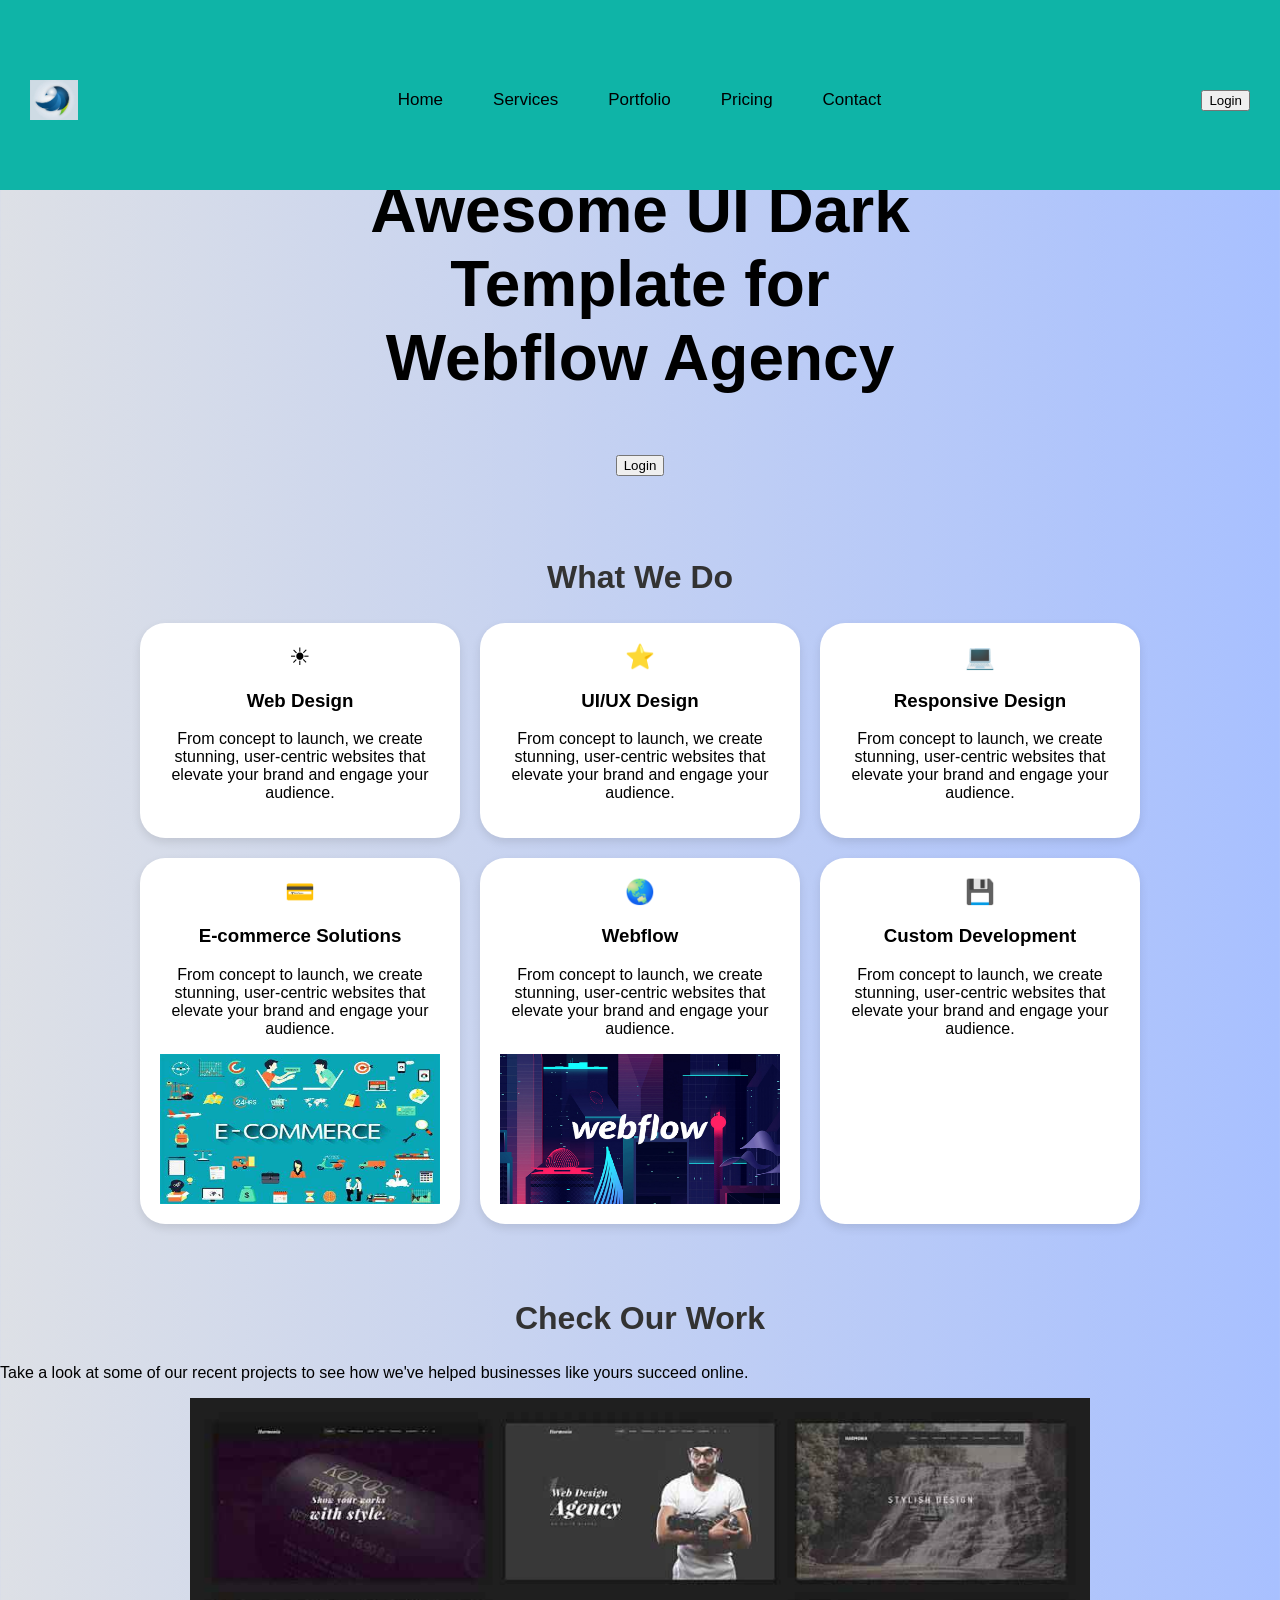
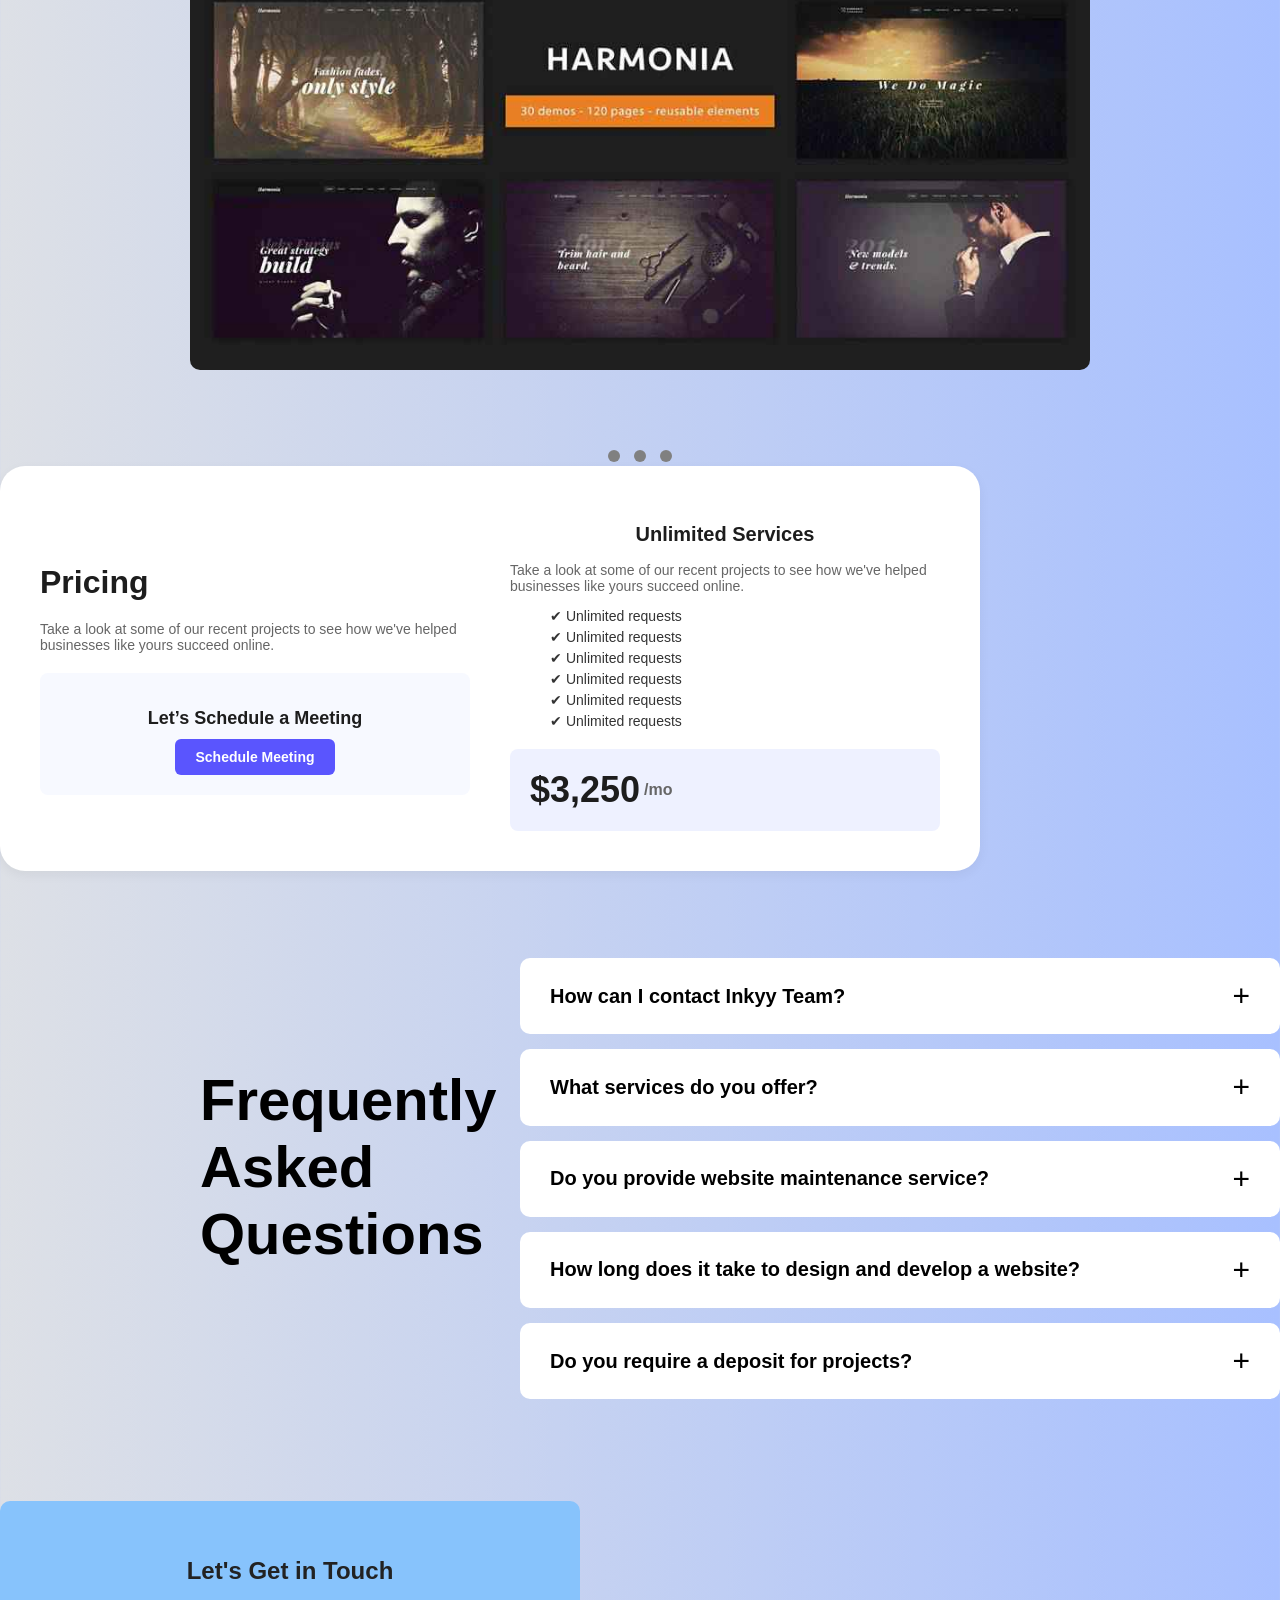
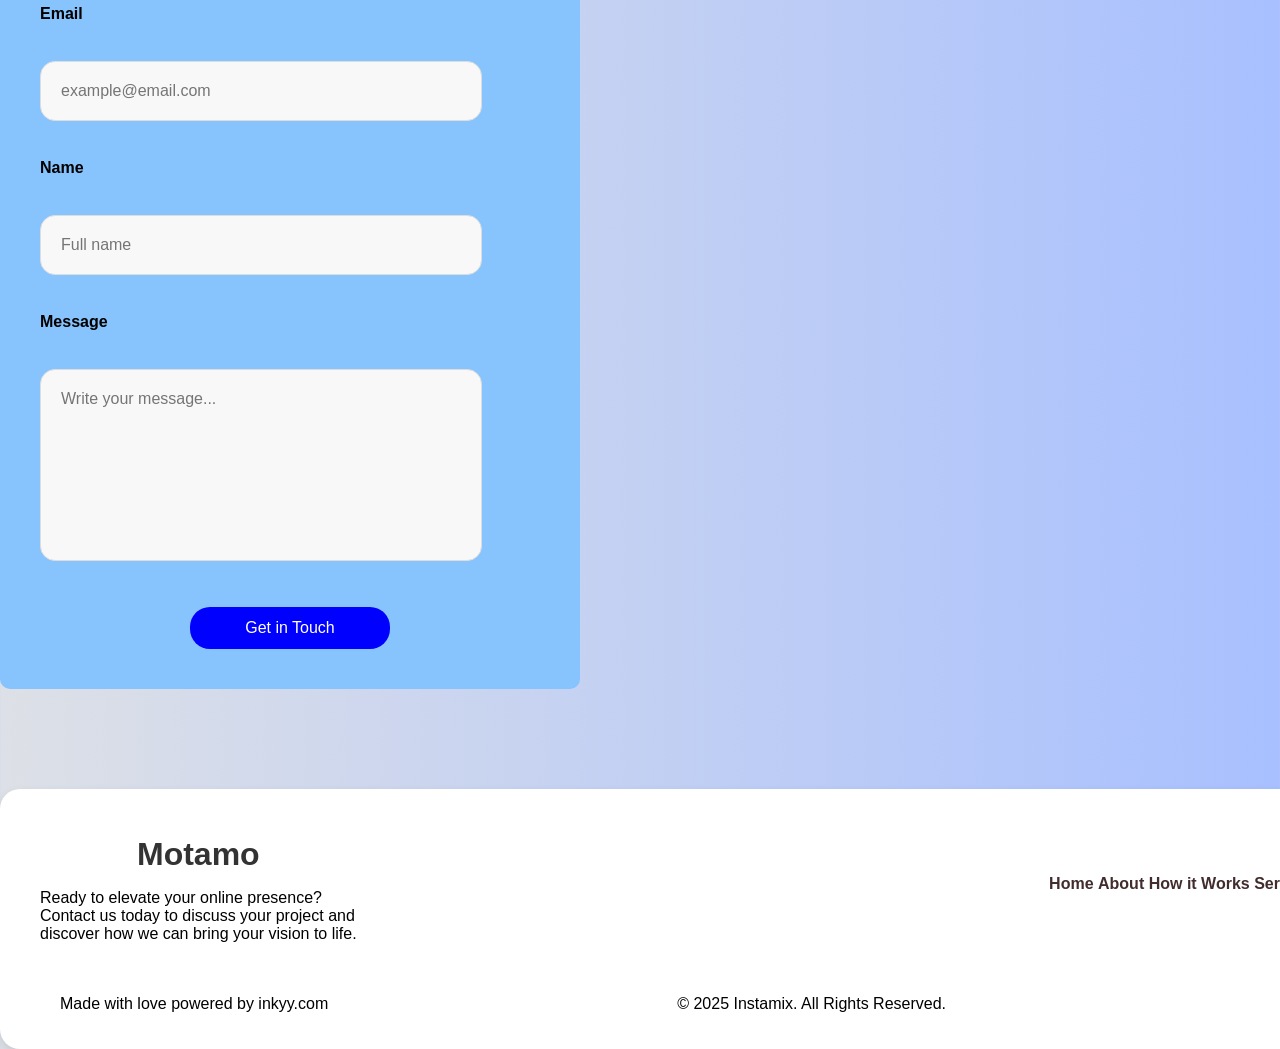
==== indec.html @ 35df587f "first commit" ====
<!DOCTYPE html>
<html lang="en">

<head>
    <meta charset="UTF-8">
    <meta name="viewport" content="width=device-width, initial-scale=1.0">
    <title>Document</title>
    <link rel="stylesheet" href="style.css">
</head>

<body>
    <div class="nav-container">
        <div class="navbar">
            <img height="40px" src="/images/logo.jpeg" alt="Logo">
            <div class="navlinks">
                <a href="#">Home</a>                
                <a href="#services">Services</a>
                <a href="#carousel-container">Portfolio</a>
                <a href="#antony">Pricing</a>
                <a href="#oyin">Contact</a>
            </div>
            <button class="thd">Login</button>
        </div>
    </div>

    <main>
        <h1 id="first">
            Awesome UI Dark<br> Template for <br>Webflow Agency
        </h1>
        <button class="thd">Login</button>
    </main>

    <section id="services">
        <h2>What We Do</h2>
        <div class="service-container">
            <div class="service-card">
                <div class="icon">&#9728;</div>
                <h3>Web Design</h3>
                <p>From concept to launch, we create stunning, user-centric websites that elevate your brand and engage
                    your audience.</p>
            </div>
            <div class="service-card">
                <div class="icon">&#11088;</div>
                <h3>UI/UX Design</h3>
                <p>From concept to launch, we create stunning, user-centric websites that elevate your brand and engage
                    your audience.</p>
            </div>
            <div class="service-card">
                <div class="icon">&#128187;</div>
                <h3>Responsive Design</h3>
                <p>From concept to launch, we create stunning, user-centric websites that elevate your brand and engage
                    your audience.</p>
            </div>
            <div class="service-card">
                <div class="icon">&#128179;</div>
                <h3>E-commerce Solutions</h3>
                <p>From concept to launch, we create stunning, user-centric websites that elevate your brand and engage
                    your audience.</p>
                <div class="image-placeholder"><img height="150px" width="300px" src="/images/OIP.jpeg"
                        alt="E-commerce Solutions"></div>
            </div>
            <div class="service-card">
                <div class="icon">&#127759;</div>
                <h3>Webflow</h3>
                <p>From concept to launch, we create stunning, user-centric websites that elevate your brand and engage
                    your audience.</p>
                <div class="image-placeholder"><img height="150px" width="300px" src="/images/R (1).jpeg" alt="Webflow">
                </div>
            </div>
            <div class="service-card">
                <div class="icon">&#128190;</div>
                <h3>Custom Development</h3>
                <p>From concept to launch, we create stunning, user-centric websites that elevate your brand and engage
                    your audience.</p>
            </div>
        </div>
    </section>

    <section id="carousel-container">
        <h2>Check Our Work</h2>
        <p>Take a look at some of our recent projects to see how we've helped businesses like yours succeed online.</p>

        <div class="carousel">
            <input type="radio" name="carousel" id="slide1" checked>
            <input type="radio" name="carousel" id="slide2">
            <input type="radio" name="carousel" id="slide3">

            <div class="carousel-track">
                <div class="carousel-slide">
                    <img src="images/clean-web-design-inspiration-08.jpg" alt="Project 1">
                </div>
                <div class="carousel-slide">
                    <img src="images/adobe-2018-mobile-study.png" alt="Project 2">
                </div>
                <div class="carousel-slide">
                    <img src="images/img2.jpeg" alt="Project 3">
                </div>
            </div>

            <div class="carousel-controls">
                <label for="slide1" class="control-dot"></label>
                <label for="slide2" class="control-dot"></label>
                <label for="slide3" class="control-dot"></label>
            </div>
        </div>
    </section>

    <div id="antony">
        <div class="pricing-container">
            <div class="pricing-left">
                <h1>Pricing</h1>
                <p>Take a look at some of our recent projects to see how we've helped businesses like yours succeed
                    online.</p>

                <div class="meeting-box">
                    <h2>Let’s Schedule a Meeting</h2>
                    <button class="schedule-btn">Schedule Meeting</button>
                </div>
            </div>

            <div class="pricing-right">
                <h2>Unlimited Services</h2>
                <p>Take a look at some of our recent projects to see how we've helped businesses like yours succeed
                    online.</p>

                <ul class="services-list">
                    <li>✔ Unlimited requests</li>
                    <li>✔ Unlimited requests</li>
                    <li>✔ Unlimited requests</li>
                    <li>✔ Unlimited requests</li>
                    <li>✔ Unlimited requests</li>
                    <li>✔ Unlimited requests</li>
                </ul>

                <div class="price-box">
                    <span class="price">$3,250</span> <span class="per-month">/mo</span>
                </div>
            </div>
        </div>
    </div>

    <section id="faq-container">
        <div class="faq-text">
            Frequently <br>Asked <br>Questions
        </div>
        <div class="faq-item-container">
            <div class="faq-item">
                <input type="checkbox" id="faq1">
                <div class="collapse">
                    <label for="faq1" class="question-label">
                        <h4>How can I contact Inkyy Team?</h4>
                    </label>
                    <label for="faq1" class="less"></label>
                </div>
                <p>You can reach us through our contact form on our website or by emailing us at <b>hell0@inkyy.com</b>. We typically respond within 24 hours.</p>
            </div>
            <div class="faq-item">
                <input type="checkbox" id="faq2">
                <div class="collapse">
                    <label for="faq2" class="question-label">
                        <h4>What services do you offer?</h4>
                    </label>
                    <label for="faq2" class="less"></label>
                </div>
                <p>We offer a range of digital services including web design, web development, branding, and digital marketing solutions tailored to your business needs.</p>
            </div>
            <div class="faq-item">
                <input type="checkbox" id="faq3">
                <div class="collapse">
                    <label for="faq3" class="question-label">
                        <h4>Do you provide website maintenance service?</h4>
                    </label>
                    <label for="faq3" class="less"></label>
                </div>
                <p>Yes, we offer comprehensive website maintenance services to ensure your website remains up-to-date, secure, and functioning smoothly.</p>
            </div>
            <div class="faq-item">
                <input type="checkbox" id="faq4">
                <div class="collapse">
                    <label for="faq4" class="question-label">
                        <h4>How long does it take to design and develop a website?</h4>
                    </label>
                    <label for="faq4" class="less"></label>
                </div>
                <p>The timeline varies depending on the complexity of the project, but typically ranges from 4 to 8 weeks for a standard website design and development.</p>
            </div>
            <div class="faq-item">
                <input type="checkbox" id="faq5">
                <div class="collapse">
                    <label for="faq5" class="question-label">
                        <h4>Do you require a deposit for projects?</h4>
                    </label>
                    <label for="faq5" class="less"></label>
                </div>
                <p>Yes, we typically require a 50% deposit at the project's start to cover initial costs and secure your project timeline.</p>
            </div>
        </div>
    </section>

    <div id="oyin">

        <div class="container">
            <h1>Let's Get in Touch</h1>
            <form action=" ">
                <label for="email">Email</label><br>
                <input type="email" id="email" placeholder="example@email.com" required><br>
    
                <label for="name">Name</label><br>
                <input type="text" id="name" placeholder="Full name" required><br>
    
                <label for="message">Message</label><br>
                <textarea id="message" placeholder="Write your message..." required></textarea><br>
                <br>
                
            </form>
            <div>
                <button id="secondButton" type="submit">Get in Touch</button>
            </div>
        </div>
    </div>

    <div id="footer1">

        <footer class="footer">
            <div class="footer-top">
                <div class="footer-left">
                    <h2><i class="fa-brands fa-instagram"></i> Motamo</h2>
                    <p>Ready to elevate your online presence? <br />Contact us today to discuss your project and <br> discover how we can bring your vision to life.</p>
                </div>
                <div class="footer-nav">
                    <a href="#">Home</a>
                    <a href="#">About</a>
                    <a href="#">How it Works</a>
                    <a href="#">Services</a>
                </div>
            </div>
    
            <div class="footer-bottom">
                <p><i class="fa-regular fa-heart"></i> Made with love powered by inkyy.com</p>
                
                <div class="footer-copyright">
      <p>&copy; 2025 Instamix. All Rights Reserved.</p>
    </div>
                
                <div class="footer-social">
                    <a href="#"><i class="fa-brands fa-instagram"></i></a>
                    <a href="#"><i class="fa-brands fa-linkedin-in"></i></a>
                    <a href="#"><i class="fa-brands fa-tiktok"></i></a>
                </div>
            </div>
        </footer>
    </div>

</body>

</html>
---- style.css ----
body {
    font-family: Arial, sans-serif;
    background: linear-gradient(to right, #dde0e6, #a8c0ff); 
    margin: 0;
    padding: 0;
    width: 100%;
    
}

#services {
    padding: 50px;
    margin-top: 40px;
}

h2 {
    font-size: 2rem;
    color: #333;
    text-align: center;
}

.service-container {
    display: grid;
    grid-template-columns: repeat(auto-fit, minmax(250px, 1fr));
    gap: 20px;
    max-width: 1000px;
    margin: auto;
}

.service-card {
    background: white;
    padding: 20px;
    border-radius: 25px;
    box-shadow: 0 4px 10px rgba(0, 0, 0, 0.1);
    text-align: center;
}

.icon {
    font-size: 24px;
    margin-bottom: 10px;
}

.image-placeholder {
    width: 100%;
    height: 150px;
    background-color: #ddd;
    margin-top: 10px;
    display: flex;
    align-items: center;
    justify-content: center;
    font-size: 14px;
    color: #555;
}

.carousel-container {
    text-align: center;
    padding: 40px 0;
}

.carousel {
    position: relative;
    width: 80%;
    max-width: 900px;
    margin: auto;
    overflow: hidden;
}

.carousel-track {
    display: flex;
    transition: transform 0.6s ease-in-out;
}

.carousel-slide {
    min-width: 100%;
    height: 550px;
    display: flex;
    justify-content: center;
    align-items: center;
}

.carousel-slide img {
    max-width: 100%;
    max-height: 130%;
    object-fit: cover;
    border-radius: 10px;
}

.carousel-controls {
    margin-top: 100px;
    text-align: center;
}

.control-dot {
    width: 12px;
    height: 12px;
    margin: 0 5px;
    display: inline-block;
    background: gray;
    border-radius: 50%;
    cursor: pointer;
}

input[type="radio"] {
    display: none;
}

#slide1:checked~.carousel-track {
    transform: translateX(0%);
}

#slide2:checked~.carousel-track {
    transform: translateX(-100%);
}

#slide3:checked~.carousel-track {
    transform: translateX(-200%);
}

#faq-container {
    display: flex;
    align-items: center;
    background-image: url("image1.jpg");
    background-size: 36%;
    background-repeat: no-repeat;
    height: 70vh;
}

.faq-text {
    width: 30%;
    font-size: 58px;
    font-weight: bold;
    padding-left: 200px;
    margin-bottom: 40px;
}

.faq-item-container {
    display: flex;
    flex-direction: column;
}

.faq-item {
    width: 700px;
    background-color: white;
    margin-bottom: 15px;
    border-radius: 10px;
    padding: 0px 30px;
}

.faq-item>input[type="checkbox"] {
    display: none;
}

.collapse {
    display: flex;
    justify-content: space-between;
    align-items: center;
    cursor: pointer;
}

.faq-item p {
    margin-top: 0;
    margin-bottom: 25px;
    color: rgb(137, 134, 134);
    font-size: 18px;
    display: none;
}

h4 {
    font-size: 20px;
}

.less {
    font-size: 30px;
    font-weight: 100;
}

.faq-item>input[type="checkbox"]:checked~p {
    display: block;
}


.faq-item>input[type="checkbox"]:checked~.collapse .less::after {
    content: '—';
}

.faq-item>input[type="checkbox"]:not(:checked)~.collapse .less::after {
    content: '+';
}

.nav-container {
    position: fixed;
    top: 0;
    background-color: rgba(255, 255, 255, 0.909);
    width: 100%;
    height: auto;
    display: flex;
    align-items: center;
    text-align: center;
    z-index: 1000;
}

.navbar {
    display: flex;
    width: 100%;
    justify-content: space-between;
    align-items: center;
    padding: 0 30px;
    background-color: #0fb4a7;
    padding-top: 10px;
    height: 180px;
}

.navlinks {
    display: flex;
    gap: 50px;
    color: black;
    align-items: center;
}

.navlinks a {
    color: black;
    text-decoration: none;
    font-size: 17px;
}

#thd {
    border-radius: 20px;
    background: transparent;
    border: 1px solid black;
    padding: 10px;
    width: 90px;
    background-color: #3dd6b5;
}

main {
    height: 400px;
    text-align: center;
}

#first {
    font-size: 64px;
    color: black;
    font-family: 'Raleway', sans-serif;
    padding-top: 130px;
    padding-bottom: 40px;
}


.pricing-container {
    display: flex;
    gap: 40px;
    background: #ffffff;
    padding: 40px;
    border-radius: 25px;
    box-shadow: 0px 4px 12px rgba(0, 0, 0, 0.05);
    max-width: 900px;
    width: 100%;
    justify-content: center;
    align-items: center;
}


.pricing-left {
    flex: 1;
}

.pricing-left h1 {
    font-size: 32px;
    font-weight: 700;
    color: #1d1d1d;
}

.pricing-left p {
    font-size: 14px;
    color: #666;
    margin-top: 8px;
}

.meeting-box {
    background: #f7f9ff;
    padding: 20px;
    margin-top: 20px;
    border-radius: 8px;
    text-align: center;
}

.meeting-box h2 {
    font-size: 18px;
    color: #1d1d1d;
    margin-bottom: 10px;
}

.schedule-btn {
    background-color: #5a55fe;
    color: #fff;
    border: none;
    padding: 10px 20px;
    font-size: 14px;
    font-weight: 600;
    border-radius: 6px;
    cursor: pointer;
}

.antony {
    display: flex;
    justify-content: center;
    align-items: center;
}

.schedule-btn:hover {
    background-color: #4a46e0;
}

/* Right Section */
.pricing-right {
    flex: 1;
}

.pricing-right h2 {
    font-size: 20px;
    font-weight: 700;
    color: #1d1d1d;
}

.pricing-right p {
    font-size: 14px;
    color: #666;
    margin-top: 8px;
}

.services-list {
    list-style: none;
    margin-top: 12px;
}

.services-list li {
    font-size: 14px;
    color: #333;
    margin: 5px 0;
}

.price-box {
    background: #eef1ff;
    padding: 20px;
    margin-top: 20px;
    border-radius: 8px;
    display: flex;
    align-items: center;
    font-size: 26px;
    font-weight: 700;
    color: #1d1d1d;
}

.price {
    font-size: 36px;
    font-weight: 700;
}

.per-month {
    font-size: 16px;
    color: #666;
    margin-left: 4px;
}

.container {
    display: flex;
    flex-direction: column;
    padding: 40px;
    border-radius: 10px;
    text-align: center;
    width: 100%;
    max-width: 500px;
    align-items: center;
    justify-content: center;
    background-color: #87c3fc;
    margin-bottom: 100px;
}

form {
    display: flex;
    justify-content: center;
    flex-direction: column;
    text-align: left;
    gap: 10px;
    width: 100%;
}

label {
    text-align: left;
    font-weight: bold;
    color: black;
}

h1 {
    color: #222;
    font-size: 24px;
    margin-bottom: 20px;
}

input,
textarea {
    width: 400px;
    padding: 20px;
    border: 1px solid #ddd;
    border-radius: 5px;
    font-size: 16px;
    background: #f8f8f8;
    font-family: Arial, sans-serif;
    border-radius: 15px;
    gap: 50px;
}

#secondButton {
    background: blue;
    color: white;
    border: none;
    padding: 12px;
    border-radius: 20px;
    font-size: 16px;
    cursor: pointer;
    align-items: center;
    width: 200px;
}

textarea {
    resize: none;
    height: 150px;
    width: 400px;
}

button:hover {
    background: black;
}

.oyin {
    display: flex;
    justify-content: center;
    align-items: center;
}

.footer {
    width: 100%;
    background: #ffffff;
    border-radius: 20px;
    box-shadow: 0 4px 10px rgba(0, 0, 0, 0.1);
    padding: 20px 40px;
    display: flex;
    flex-direction: column;
    justify-content: space-between;
}

.footer-top {
    display: flex;
    justify-content: space-between;
    align-items: center;
}

.footer-left h2 {
    margin-bottom: 10px;
}

.footer-right {
    display: flex;
}

.footer-nav a {
    text-decoration: none;
    color: rgb(65, 45, 45);
    font-weight: bold;
    gap: 50px;
}

.footer-nav a:hover,
.footer-bottom a:hover {
    color: #ff7e5f;
}

.footer-right a {
    text-decoration: none;
    color: #333;
    font-weight: bold;
}

.footer-bottom {
    display: flex;
    justify-content: space-between;
    align-items: center;
    margin-top: 20px;
}

.footer-bottom a {
    text-decoration: none;
    color: #333;
    font-size: 20px;
    margin-right: 15px;
}

.footer-bottom .fa-heart {
    color: red;
}

.footer-bottom p {
    margin-left: 20px;
}
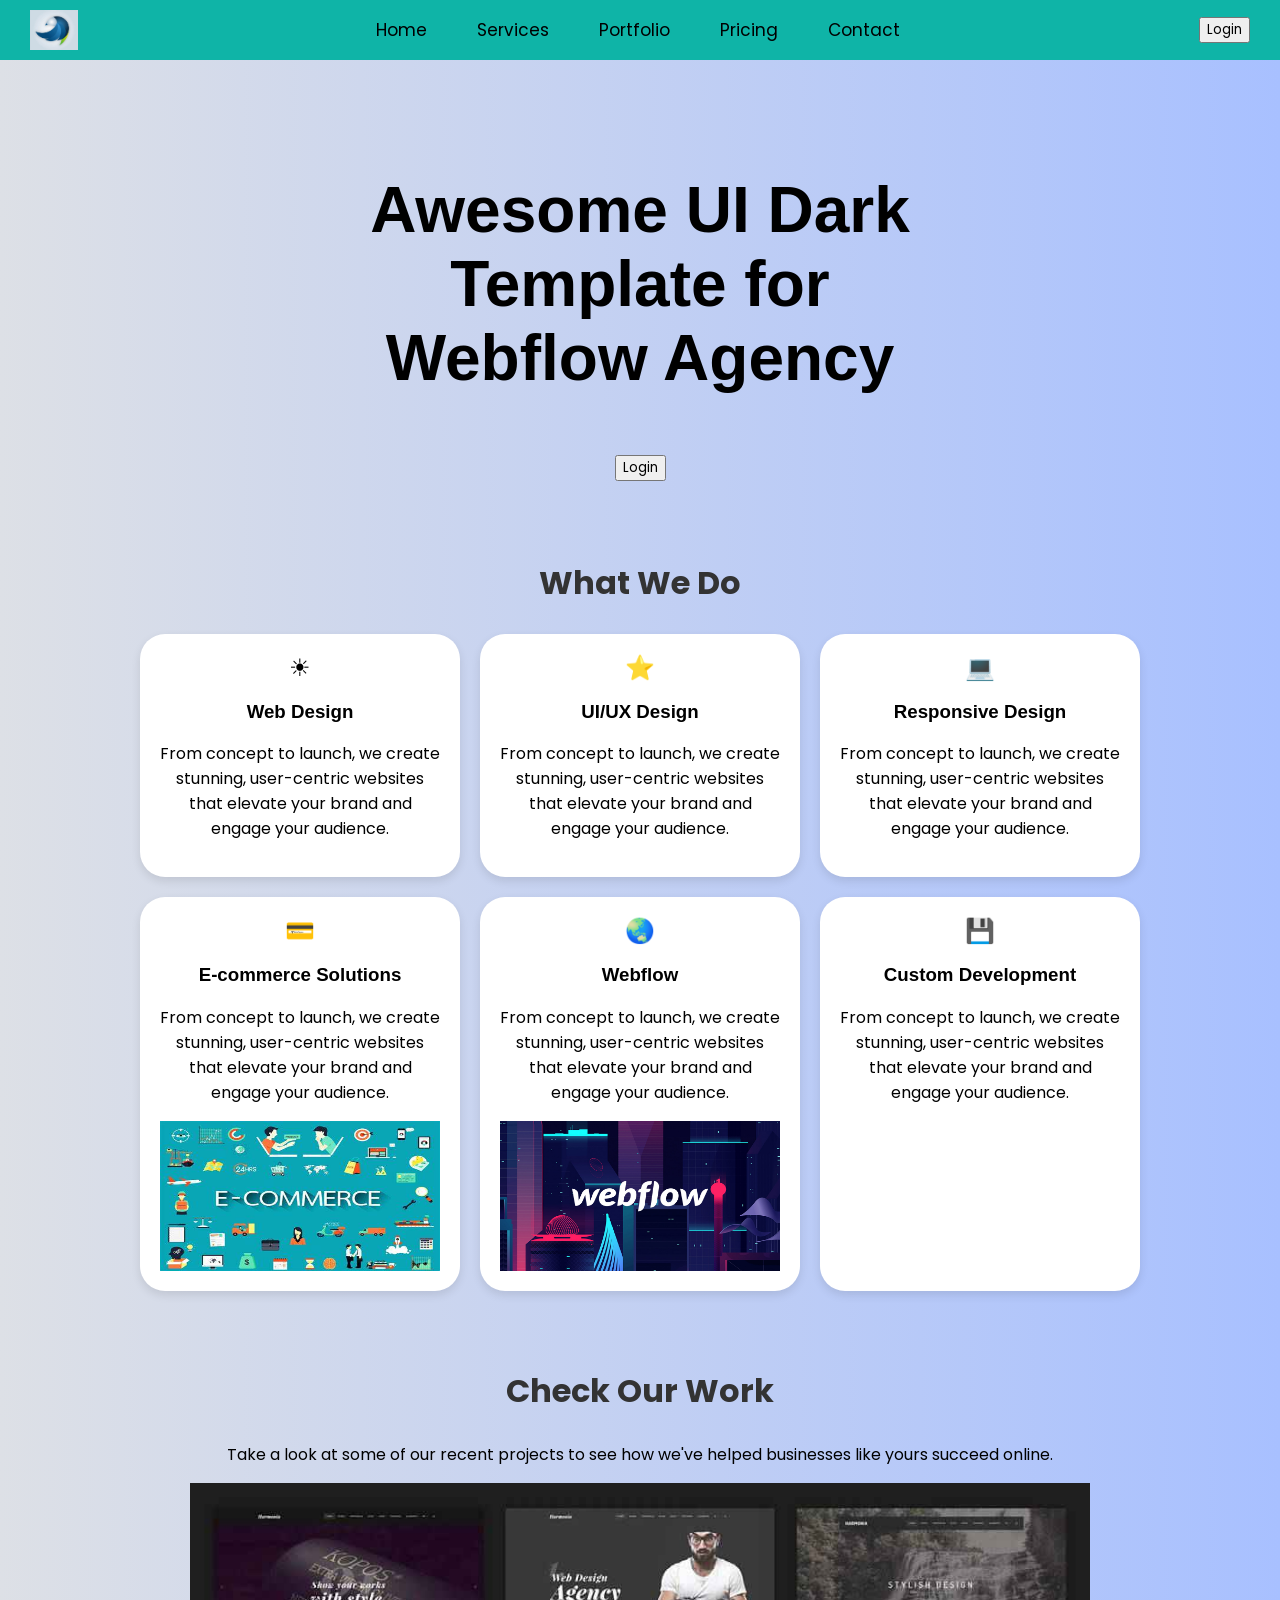
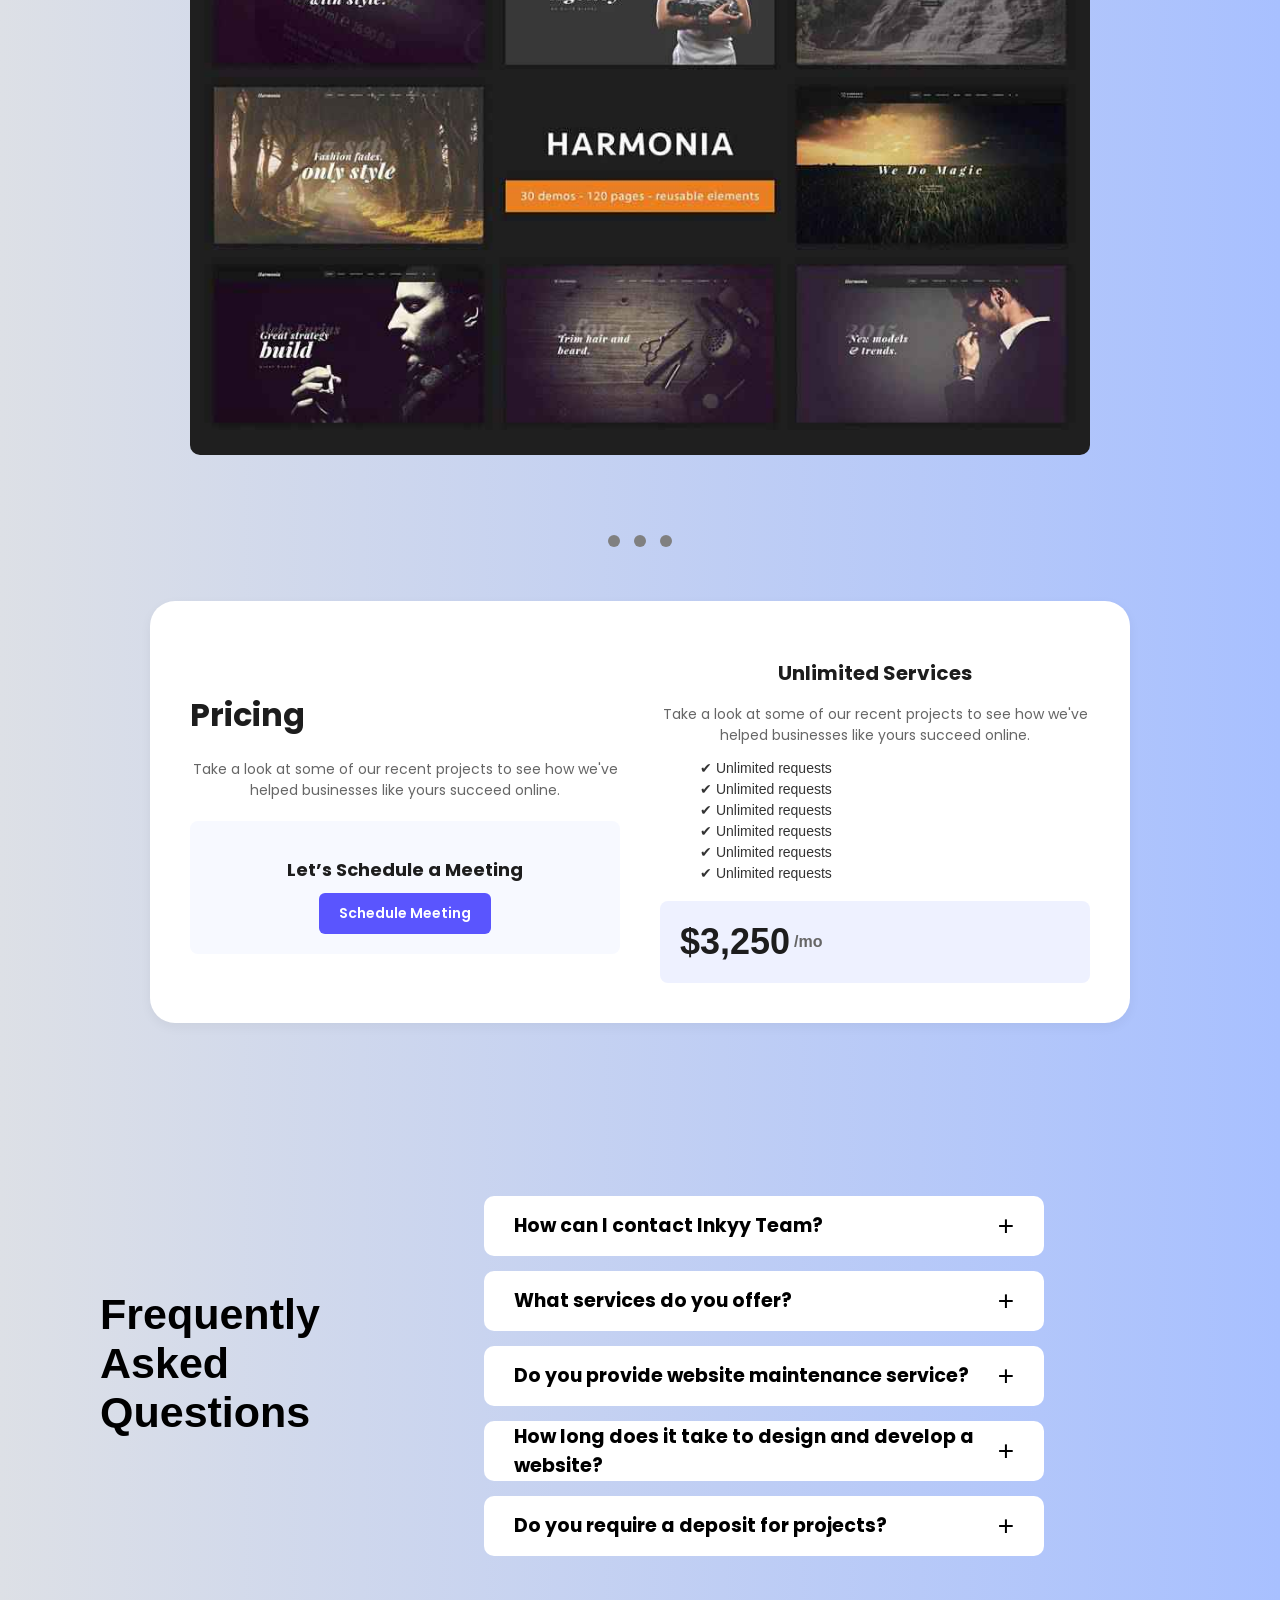
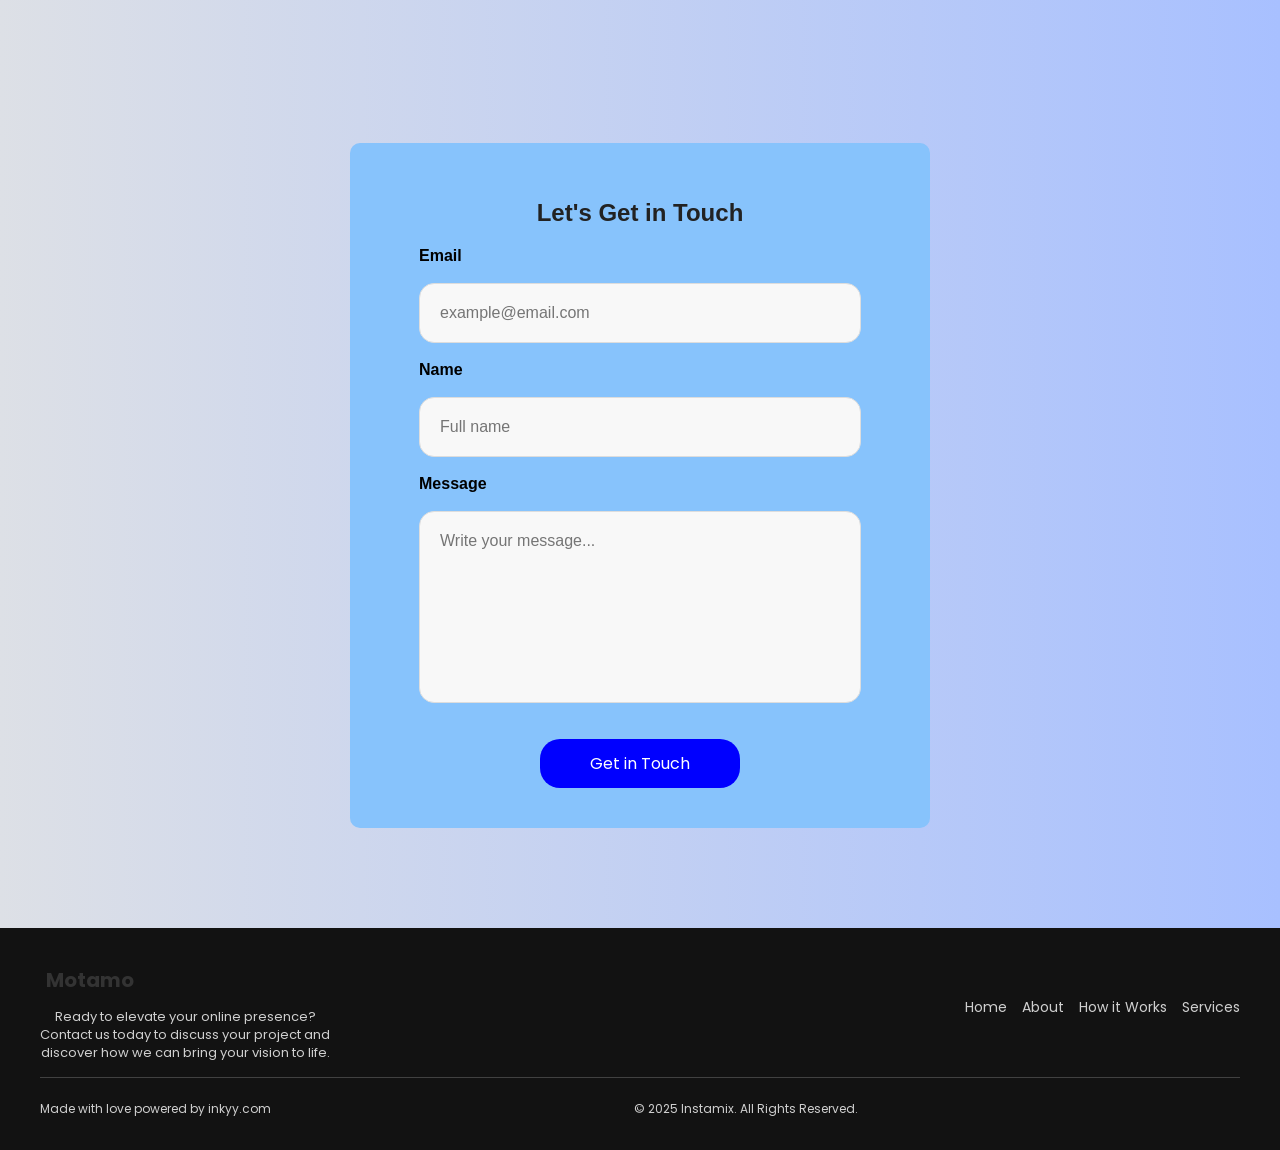
==== commit be4c7e81: "first commit" ====
--- a/indec.html
+++ b/indec.html
@@ -6,6 +6,7 @@
     <meta name="viewport" content="width=device-width, initial-scale=1.0">
     <title>Document</title>
     <link rel="stylesheet" href="style.css">
+    <link href="https://fonts.googleapis.com/css2?family=Poppins:wght@300;400;600&display=swap" rel="stylesheet">
 </head>
 
 <body>
@@ -196,6 +197,8 @@
             </div>
         </div>
     </section>
+</body>
+</html>
 
     <div id="oyin">
 
--- a/style.css
+++ b/style.css
@@ -5,6 +5,10 @@
     padding: 0;
     width: 100%;
     
+}
+
+h2, h4, p, a, button, .pricing-left h1, .pricing-left p, .pricing-right h2, .pricing-right p {
+    font-family: 'Poppins', sans-serif;
 }
 
 #services {
@@ -118,10 +122,10 @@
 #faq-container {
     display: flex;
     align-items: center;
-    background-image: url("image1.jpg");
+    background-image: url("image1.png");
     background-size: 36%;
     background-repeat: no-repeat;
-    height: 70vh;
+    height:80vh;
 }
 
 .faq-text {
@@ -135,17 +139,18 @@
 .faq-item-container {
     display: flex;
     flex-direction: column;
+
 }
 
 .faq-item {
-    width: 700px;
+    width: 650px;
     background-color: white;
     margin-bottom: 15px;
     border-radius: 10px;
     padding: 0px 30px;
 }
 
-.faq-item>input[type="checkbox"] {
+.faq-item > input[type="checkbox"] {
     display: none;
 }
 
@@ -154,6 +159,7 @@
     justify-content: space-between;
     align-items: center;
     cursor: pointer;
+    height: 60px;
 }
 
 .faq-item p {
@@ -172,26 +178,112 @@
     font-size: 30px;
     font-weight: 100;
 }
-
-.faq-item>input[type="checkbox"]:checked~p {
+.faq-item > input[type="checkbox"]:checked ~ p {
     display: block;
 }
 
-
-.faq-item>input[type="checkbox"]:checked~.collapse .less::after {
+/* Change plus/minus when checked */
+.faq-item > input[type="checkbox"]:checked ~ .collapse .less::after {
     content: '—';
 }
 
-.faq-item>input[type="checkbox"]:not(:checked)~.collapse .less::after {
+.faq-item > input[type="checkbox"]:not(:checked) ~ .collapse .less::after {
     content: '+';
 }
 
+
+/* Making it responsive on screen sizes < 1280 */
+@media screen and (max-width: 1300px) {
+    #faq-container {
+        background-position-y: 50%;
+    }
+
+    .faq-text {
+        font-size: 43px;
+        padding-left: 100px;
+    }
+
+    .faq-item {
+        width: 500px;
+    }
+
+    .faq-item p {
+        font-size: 17px;
+    }
+
+    h4 {
+        font-size: 19px;
+    }
+
+    .less {
+        font-size: 28px;
+    }
+
+}
+
+/* Making it responsive on screen sizes < 1000 */
+@media screen and (max-width: 1000px) {
+    #faq-container {
+        background-size: 60%;
+        flex-direction: column;
+        background-position-y: top;
+    }
+
+    .faq-text {
+        font-size: 45px;
+        margin: 70px 0px 55px;
+        padding-left: 0px;
+    }
+
+    .faq-item {
+        width: 420px;
+    }
+
+    .faq-item p {
+        font-size: 16px;
+    }
+    
+    h4 {
+        font-size: 18px;
+    }
+
+    .less {
+        font-size: 25px;
+    }
+    
+}
+
+/* Making it responsive on screen sizes = 480 */
+@media screen and (max-width: 480px) {
+ 
+    .faq-text {
+        font-size: 35px;
+        margin: 70px 0px 50px;
+        padding-left: 0px;
+    }
+
+    .faq-item {
+        width: 300px;
+    }
+
+    .faq-item p {
+        font-size: 14px;
+    }
+    
+    h4 {
+        font-size: 16px;
+    }
+
+    .less {
+        font-size: 23px;
+    }
+}
 .nav-container {
     position: fixed;
     top: 0;
     background-color: rgba(255, 255, 255, 0.909);
     width: 100%;
-    height: auto;
+    height: 50px;
     display: flex;
     align-items: center;
     text-align: center;
@@ -206,7 +298,7 @@
     padding: 0 30px;
     background-color: #0fb4a7;
     padding-top: 10px;
-    height: 180px;
+    height: 60px;
 }
 
 .navlinks {
@@ -256,6 +348,7 @@
     width: 100%;
     justify-content: center;
     align-items: center;
+    margin-top: 50px;
 }
 
 
@@ -300,7 +393,7 @@
     cursor: pointer;
 }
 
-.antony {
+#antony {
     display: flex;
     justify-content: center;
     align-items: center;
@@ -380,8 +473,6 @@
     justify-content: center;
     flex-direction: column;
     text-align: left;
-    gap: 10px;
-    width: 100%;
 }
 
 label {
@@ -431,73 +522,123 @@
     background: black;
 }
 
-.oyin {
+#oyin {
     display: flex;
     justify-content: center;
     align-items: center;
+    
+}
+
+#footer1 {
+    background-color: #121212;
+    color: #fff;
+    padding: 20px 15px; /* Reduced padding */
+    font-family: 'Arial', sans-serif;
 }
 
 .footer {
-    width: 100%;
-    background: #ffffff;
-    border-radius: 20px;
-    box-shadow: 0 4px 10px rgba(0, 0, 0, 0.1);
-    padding: 20px 40px;
-    display: flex;
-    flex-direction: column;
+    max-width: 1200px;
+    margin: 0 auto;
+}
+
+.footer-top {
+    display: flex;
+    flex-wrap: wrap;
     justify-content: space-between;
-}
-
-.footer-top {
-    display: flex;
-    justify-content: space-between;
-    align-items: center;
+    align-items: center;
+    border-bottom: 1px solid rgba(255, 255, 255, 0.2);
+    padding-bottom: 10px; /* Reduced bottom padding */
+}
+
+.footer-left {
+    max-width: 350px; /* Adjusted for better fit */
 }
 
 .footer-left h2 {
-    margin-bottom: 10px;
-}
-
-.footer-right {
-    display: flex;
+    font-size: 20px; /* Reduced font size */
+    margin-bottom: 5px; /* Reduced margin */
+    display: flex;
+    align-items: center;
+    gap: 6px;
+}
+
+.footer-left i {
+    font-size: 22px; /* Reduced icon size */
+    color: #e1306c; /* Instagram color */
+}
+
+.footer-left p {
+    font-size: 13px; /* Slightly smaller text */
+    line-height: 1.4;
+    color: rgba(255, 255, 255, 0.8);
+    margin-bottom: 5px;
+}
+
+.footer-nav {
+    display: flex;
+    gap: 15px; /* Reduced spacing */
 }
 
 .footer-nav a {
     text-decoration: none;
-    color: rgb(65, 45, 45);
-    font-weight: bold;
-    gap: 50px;
-}
-
-.footer-nav a:hover,
-.footer-bottom a:hover {
-    color: #ff7e5f;
-}
-
-.footer-right a {
+    color: rgba(255, 255, 255, 0.8);
+    font-size: 14px; /* Reduced font size */
+    transition: color 0.3s;
+}
+
+.footer-nav a:hover {
+    color: #00ffcc; /* Highlight color */
+}
+
+.footer-bottom {
+    display: flex;
+    flex-wrap: wrap;
+    justify-content: space-between;
+    align-items: center;
+    margin-top: 10px; /* Reduced margin */
+}
+
+.footer-bottom p {
+    font-size: 12px; /* Smaller text */
+    color: rgba(255, 255, 255, 0.8);
+}
+
+.footer-social {
+    display: flex;
+    gap: 10px; /* Reduced spacing */
+}
+
+.footer-social a {
     text-decoration: none;
-    color: #333;
-    font-weight: bold;
-}
-
-.footer-bottom {
-    display: flex;
-    justify-content: space-between;
-    align-items: center;
-    margin-top: 20px;
-}
-
-.footer-bottom a {
-    text-decoration: none;
-    color: #333;
-    font-size: 20px;
-    margin-right: 15px;
-}
-
-.footer-bottom .fa-heart {
-    color: red;
-}
-
-.footer-bottom p {
-    margin-left: 20px;
+    font-size: 18px; /* Reduced icon size */
+    color: rgba(255, 255, 255, 0.8);
+    transition: color 0.3s;
+}
+
+.footer-social a:hover {
+    color: #00ffcc;
+}
+
+/* Responsive Design */
+@media (max-width: 768px) {
+    .footer-top {
+        flex-direction: column;
+        text-align: center;
+    }
+
+    .footer-nav {
+        margin-top: 10px;
+        flex-direction: column;
+        gap: 8px; /* Reduced spacing */
+    }
+
+    .footer-bottom {
+        flex-direction: column;
+        text-align: center;
+        gap: 10px; /* Reduced gap */
+    }
+}
+
+p{
+    text-align: center;
 }
